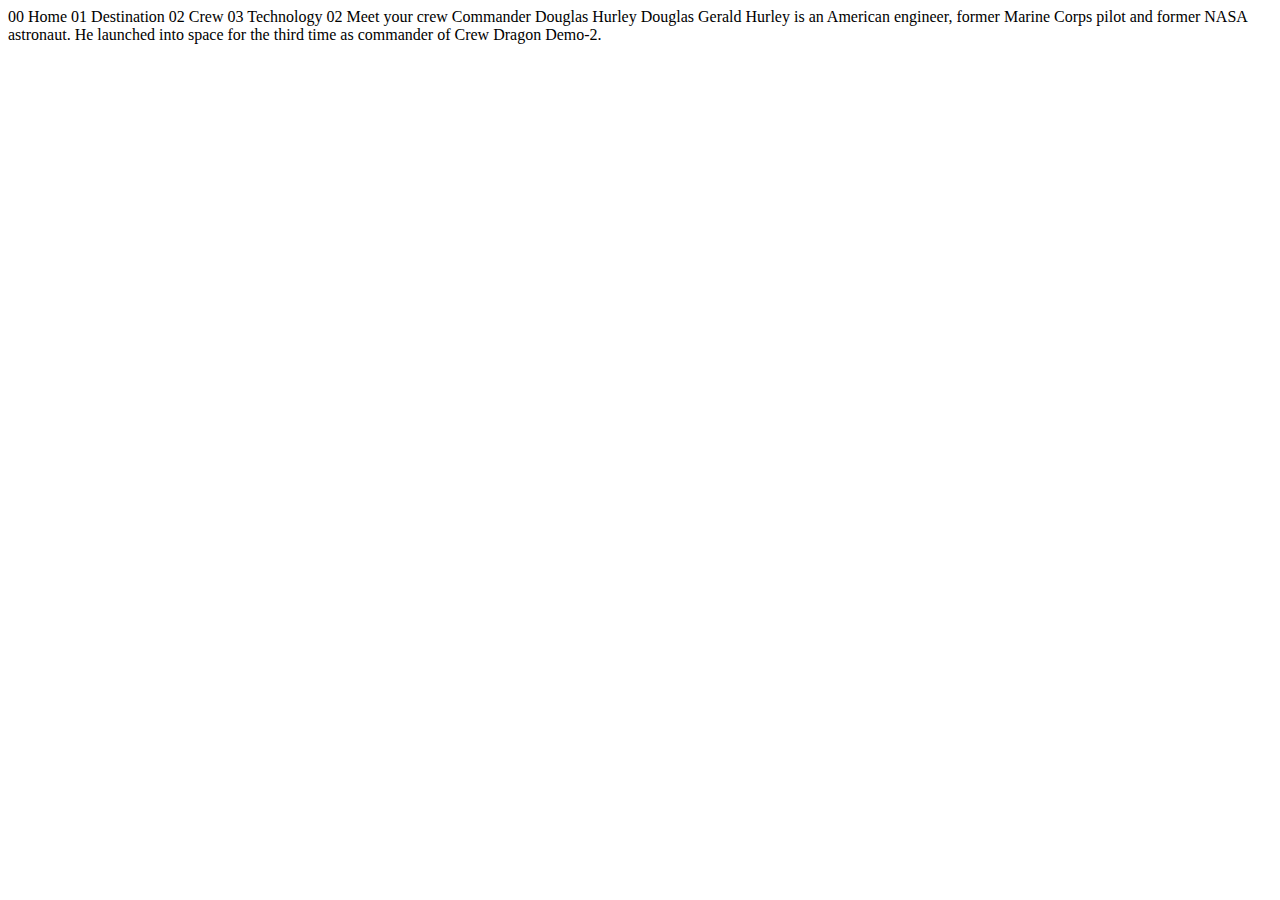
==== crew-commander.html @ 7892097c "Initial commit" ====
<!DOCTYPE html>
<html lang="en">
<head>
  <meta charset="UTF-8">
  <meta name="viewport" content="width=device-width, initial-scale=1.0">

  <link rel="icon" type="image/png" sizes="32x32" href="./assets/favicon-32x32.png">
  
  <title>Frontend Mentor | Space tourism website</title>
</head>
<body>

  00 Home
  01 Destination
  02 Crew
  03 Technology

  02 Meet your crew

  Commander
  Douglas Hurley

  Douglas Gerald Hurley is an American engineer, former Marine Corps pilot 
  and former NASA astronaut. He launched into space for the third time as 
  commander of Crew Dragon Demo-2.
</body>
</html>
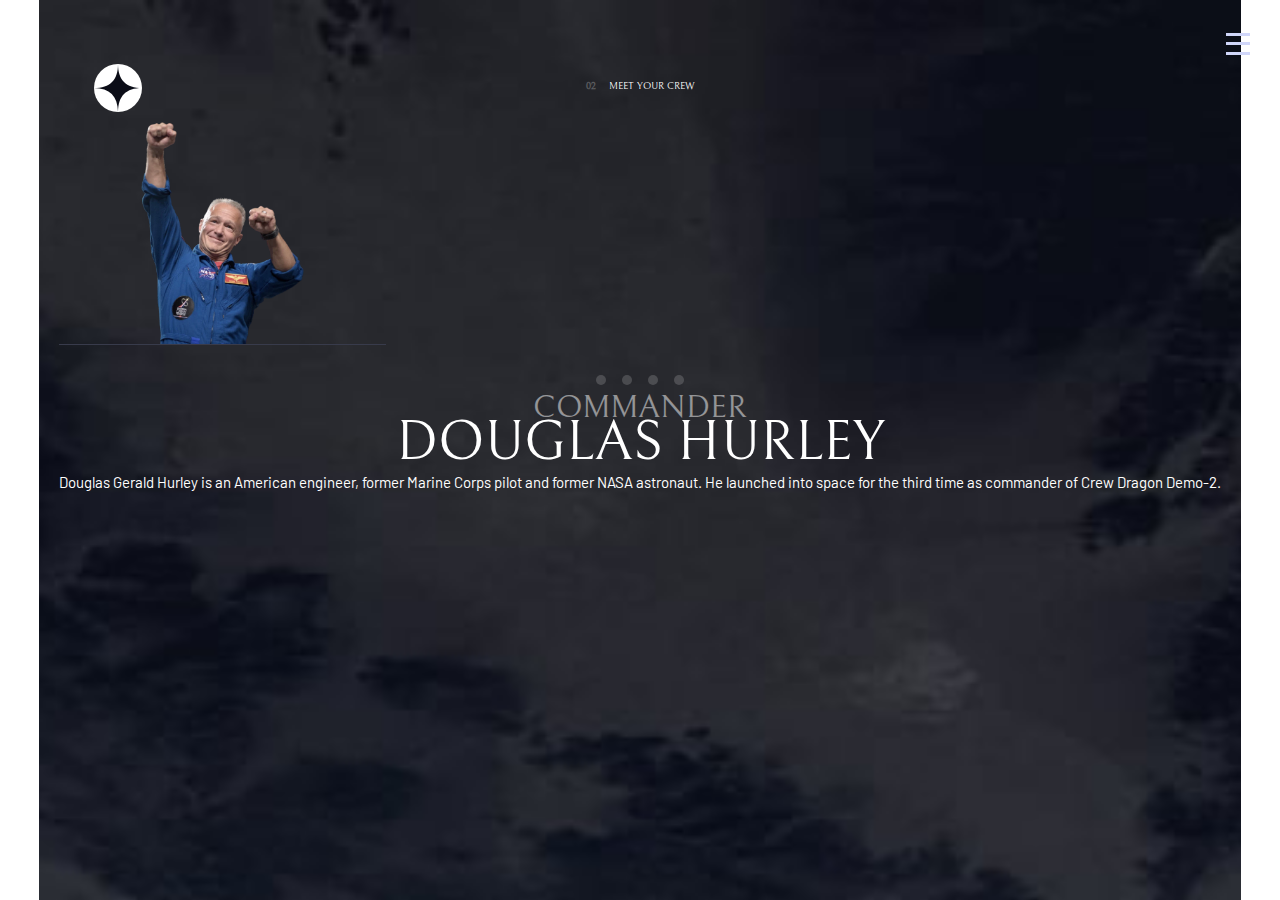
==== commit 2d7b78fa: "up" ====
--- a/crew-commander.html
+++ b/crew-commander.html
@@ -5,23 +5,80 @@
   <meta name="viewport" content="width=device-width, initial-scale=1.0">
 
   <link rel="icon" type="image/png" sizes="32x32" href="./assets/favicon-32x32.png">
+
+  <link href="styles/styles.css" rel="stylesheet" type="text/css"/>
   
   <title>Frontend Mentor | Space tourism website</title>
 </head>
 <body>
 
-  00 Home
-  01 Destination
-  02 Crew
-  03 Technology
+  <div class="container" id="crew">
+    <header>
+      <div class="branding">
+        <img height="100%" width="100%" src="assets\shared\logo.svg" alt="Logo">
+      </div>
+    </header>
+    <nav>
+      <div class="nav-container">
 
-  02 Meet your crew
+        <div class="hamburger-menu">
+          <div class="line line-1"></div>
+          <div class="line line-2"></div>
+          <div class="line line-3"></div>
+        </div>
 
-  Commander
-  Douglas Hurley
+        <div class="nav-links">
+          <ul>
+            <li><a class="nav-text active" href="index.html"><b>00</b> &nbsp; HOME</a></li>
+            <li><a class="nav-text" href="../destination-moon.html"><b>01</b> &nbsp; DESTINATION</a></li>
+            <li><a class="nav-text" href="../crew-commander.html"><b>02</b> &nbsp; CREW</a></li>
+            <li><a class="nav-text" href="../technology-vehicle.html"><b>03</b> &nbsp; TECHNOLOGY</a></li>
+          </ul>
+        </div>
+      </div>
+    </nav>
 
-  Douglas Gerald Hurley is an American engineer, former Marine Corps pilot 
-  and former NASA astronaut. He launched into space for the third time as 
-  commander of Crew Dragon Demo-2.
+    <main>
+      <div class="crewCont">
+        <span class="heading5"><b>02</b> MEET YOUR CREW</span>
+        <div class="dougImg">
+          <picture>
+            <source
+              media="min-width: 327px"
+              type="image/webp"
+              srcset="../assets/crew/image-douglas-hurley.webp"
+            />
+            <source
+              media="min-width:"
+              type="image/png"
+              srcset="../assets/crew/image-anousheh-ansari.png"
+            />
+            <img
+              src="../assets/crew/image-douglas-hurley.webp"
+              alt="Photo of Douglas Hurley"
+              width: 177.12px;
+              height="100%"
+            />
+          </picture>
+        </div>
+        <div class="carSlider">
+          <a class="selec" href="#dougImg"></a>
+          <a class="selec" href="#"></a>
+          <a class="selec" href="#"></a>
+          <a class="selec" href="#"></a>
+        </div>
+        <div class="dougDesc">
+          <span class="heading4">COMMANDER</span>
+          <span class="heading3">DOUGLAS HURLEY</span>
+          <p>Douglas Gerald Hurley is an American engineer, former Marine Corps pilot 
+            and former NASA astronaut. He launched into space for the third time as 
+            commander of Crew Dragon Demo-2.</p>
+        </div>
+      </div>
+    </main>
+
+  </div>
+<script src="scripts\script.js"></script>
+
 </body>
 </html>--- a/styles/styles.css
+++ b/styles/styles.css
@@ -0,0 +1,383 @@
+@import url('https://fonts.googleapis.com/css2?family=Barlow&family=Barlow+Condensed&family=Bellefair&display=swap');
+
+* {
+  -webkit-box-sizing: border-box;
+  box-sizing: border-box;
+}
+
+html, body {
+  scroll-behavior: smooth;
+  font-size: 10px;
+  position: relative;
+  margin: 0;
+  padding: 0;
+  font-family: 'Barlow', sans-serif;
+}
+
+body {
+  min-height: 100vh;
+  display: flex;
+  justify-content: center;
+}
+
+.container {
+  background-color: hsl(0, 0%, 0%);
+  background-repeat: no-repeat;
+  background-attachment: fixed;
+  background-size: cover;
+}
+#home {
+  background-image: url(../assets/home/background-home-mobile.jpg);
+}
+#crew {
+  background-image: url(../assets/crew/background-crew-mobile.jpg);
+}
+#destination {
+  background-image: url(../assets/destination/background-destination-mobile.jpg);
+}
+
+/* Nav */
+header {
+  position: absolute;
+  top: 0;
+  width: 100%;
+  height: 70px;
+  display: flex;
+}
+nav {
+  overflow: hidden;
+  z-index: 1000;
+}
+.branding {
+  position: absolute;
+  width: 40px;
+  height: 40px;
+  left: 24px;
+  top: 24px;
+}
+nav {
+  position: fixed;
+  width: 254px;
+  height: 667px;
+  top: 0px;
+  right: -600px;
+
+  background: rgba(255, 255, 255, 0.04);
+  transition: right 0.8s cubic-bezier(1, 0, 0, 1);
+
+  display: flex;
+  flex-direction: column;
+  align-items: center;
+}
+.change {
+  right: 0;
+  backdrop-filter: blur(40.7742px);
+}
+.nav-container {
+  margin-top: 10rem;
+  padding-left: 1rem;
+}
+.nav-brand {
+  padding-bottom: 1.6rem;
+}
+
+.nav-links ul {
+  padding: 0;
+  display: flex;
+}
+.nav-links li {
+  list-style: none;
+  cursor: pointer;
+  margin: 0 0 3rem;
+}
+/* #navbar ul li a.active {
+  color: ;
+} */
+.nav-links ul {
+  display: flex;
+  flex-direction: column;
+}
+.nav-text {
+  color: #fff;
+  position: relative;
+  text-decoration: none;
+}
+
+
+.hamburger-menu {
+  width: 24px;
+  height: 28px;
+  position: fixed;
+  top: 30px;
+  right: 30px;
+  cursor: pointer;
+
+  display: flex;
+  flex-direction: column;
+  justify-content: space-around;
+}
+.line {
+  width: 100%;
+  height: 3px;
+  background-color: #D0D6F9;
+  transition: all 0.8s;
+}
+.change .line-1 {
+  transform: rotateZ(-45deg) translate(-8px, 5px);
+  background-color: #D0D6F9 !important;
+}
+.change .line-2 {
+  opacity: 0;
+  background-color: #D0D6F9 !important;
+}
+.change .line-3 {
+  transform: rotateZ(45deg) translate(-8px, -5px);
+  background-color: #D0D6F9 !important;
+}
+
+/* Main */
+
+main {
+  display: flex;
+  justify-content: center;
+  align-items: center;
+  color: #fff;
+}
+
+/* ================ Home Page ====================== */
+.front {
+  display: flex;
+  justify-content: center;
+  align-items: center;
+  flex-direction: column;
+  margin: 10rem 2.5rem 1rem;
+  text-align: center;
+}
+.front .heading1 {
+  margin: 2rem 0 .5rem;
+}
+.front p {
+  line-height: 25px;
+}
+#circle {
+  position: absolute;
+  width: 150px;
+  height: 150px;
+  left: 113px;
+  top: 469px;
+  border-radius: 50%;
+  
+  background-color: #fff;
+
+  cursor: pointer;
+}
+#explore {
+  position: absolute;
+  height: 23px;
+  left: 19.67%;
+  right: 18.33%;
+  top: calc(50% - 23px/2 + 4.5px);
+
+  font-family: 'Bellefair';
+  font-style: normal;
+  font-weight: 400;
+  font-size: 2rem;
+  line-height: 23px;
+  /* identical to box height */
+
+  text-align: center;
+  letter-spacing: 1.25px;
+
+  color: #0B0D17;
+
+}
+
+/* ================ Crew Page ====================== */
+
+.crewCont {
+  display: flex;
+  justify-content: center;
+  flex-direction: column;
+  margin: 8rem 2rem 1rem;
+  text-align: center;
+}
+.crewCont b {
+  mix-blend-mode: normal;
+  opacity: 0.25;
+  margin-right: 1rem;
+  font-weight: 700;
+}
+.dougImg {
+  height: 223px;
+  width: 327px;
+  border-bottom: 1px solid #383B4B;
+  margin: 3rem 0;
+}
+.carSlider {
+  display: flex;
+  flex-direction: row;
+  justify-content: center;
+}
+.selec {
+  width: 10px;
+  height: 10px;
+  border-radius: 50%;
+  margin: 0 .8rem;
+  cursor: pointer;
+
+  background: #FFFFFF;
+  mix-blend-mode: normal;
+  opacity: 0.17;
+}
+.selec:hover {
+  opacity: 0.5;
+}
+.selec:focus {
+  opacity: 1;
+}
+.dougDesc {
+  display: flex;
+  flex-direction: column;
+  line-height: 25px;
+}
+.dougDesc .heading4 {
+  margin: 1rem 0;
+  mix-blend-mode: normal;
+  opacity: 0.5;
+}
+
+footer {
+  position: fixed;
+  bottom: 0;
+}
+
+ /* Extra small devices (phones, 600px and down) */
+ @media only screen and (max-width: 600px) {
+  .heading1 {
+    font-family: 'Bellefair', serif;
+    font-size: 8rem;
+  }
+  .heading2 {
+    font-family: 'Bellefair', serif;
+    font-size: 5.6rem;
+  }
+  .heading3 {
+    font-family: 'Bellefair', serif;
+    font-size: 2.4rem;
+  }
+  .heading4 {
+    font-family: 'Bellefair', serif;
+    font-size: 1.6rem;
+  }
+  .heading5 {
+    font-family: 'Bellefair', serif;
+    font-size: 1.6rem;
+  }
+  .subheading1 {
+    font-family: 'Bellefair', serif;
+    font-size: 1.6rem;
+  }
+  .subheading2 {
+    font-family: 'Barlow Condenesed', serif;
+    font-size: 1.4rem;
+    letter-spacing: 2.36;
+  }
+  .nav-text {
+    font-family: 'Barlow Condensed', serif;
+    font-size: 1.6rem;
+    letter-spacing: 2.7px;
+  }
+  p {   
+    font-size: 1.5rem;
+  }
+
+ }
+
+ /* Small devices (portrait tablets and large phones, 600px and up) */
+ @media only screen and (min-width: 600px) {
+
+ }
+ 
+ /* Medium devices (landscape tablets, 768px and up) */
+ @media only screen and (min-width: 768px) {
+
+  .heading1 {
+    font-family: 'Bellefair', serif;
+    font-size: 15rem;
+  }
+  .heading2 {
+    font-family: 'Bellefair', serif;
+    font-size: 10rem;
+  }
+  .heading3 {
+    font-family: 'Bellefair', serif;
+    font-size: 5.6rem;
+  }
+  .heading4 {
+    font-family: 'Bellefair', serif;
+    font-size: 3.2rem;
+  }
+  .heading5 {
+    font-family: 'Bellefair', serif;
+    font-size: 2.8 rem;
+    letter-spacing: 4.75;
+  }
+  .subheading1 {
+    font-family: 'Bellefair', serif;
+    font-size: 2.8rem;
+  }
+  .subheading2 {
+    font-family: 'Barlow Condensed', sans-serif;
+    font-size: 1.4rem;
+    letter-spacing: 2.35;
+  }
+  .nav-text {
+    font-family: 'Barlow Condensed', sans-serif;
+    font-size: 1.6rem;
+    letter-spacing: 2.7px;
+  }
+  p {   
+    font-size: 1.5rem;
+  }
+
+  .branding {
+    position: absolute;
+    width: 48px;
+    height: 48px;
+    left: 55px;
+    top: 64px;
+  }
+    
+ }
+ 
+ /* Large devices (laptops/desktops, 992px and up) */
+ @media only screen and (min-width: 992px) {
+  .nav-text::before, 
+  .nav-text::after {
+    content: "";
+    width: 100%;
+    height: 2px;
+    background-color: #eee;
+    position: absolute;
+    left: 0;
+    transform: scaleX(0);
+    transition: transform 0.3s;
+  }
+  .nav-text::after {
+    bottom: 0;
+    transform-origin: right;
+  }
+  .nav-text::before {
+    top: 0;
+    transform-origin: left;
+  }
+  .nav-text:hover::before, 
+  .nav-text:hover::after {
+    transform: scaleX(1);
+  }
+ }
+ 
+ /* Extra large devices (large laptops and desktops, 1200px and up) */
+ @media only screen and (min-width: 1200px) {
+
+ } 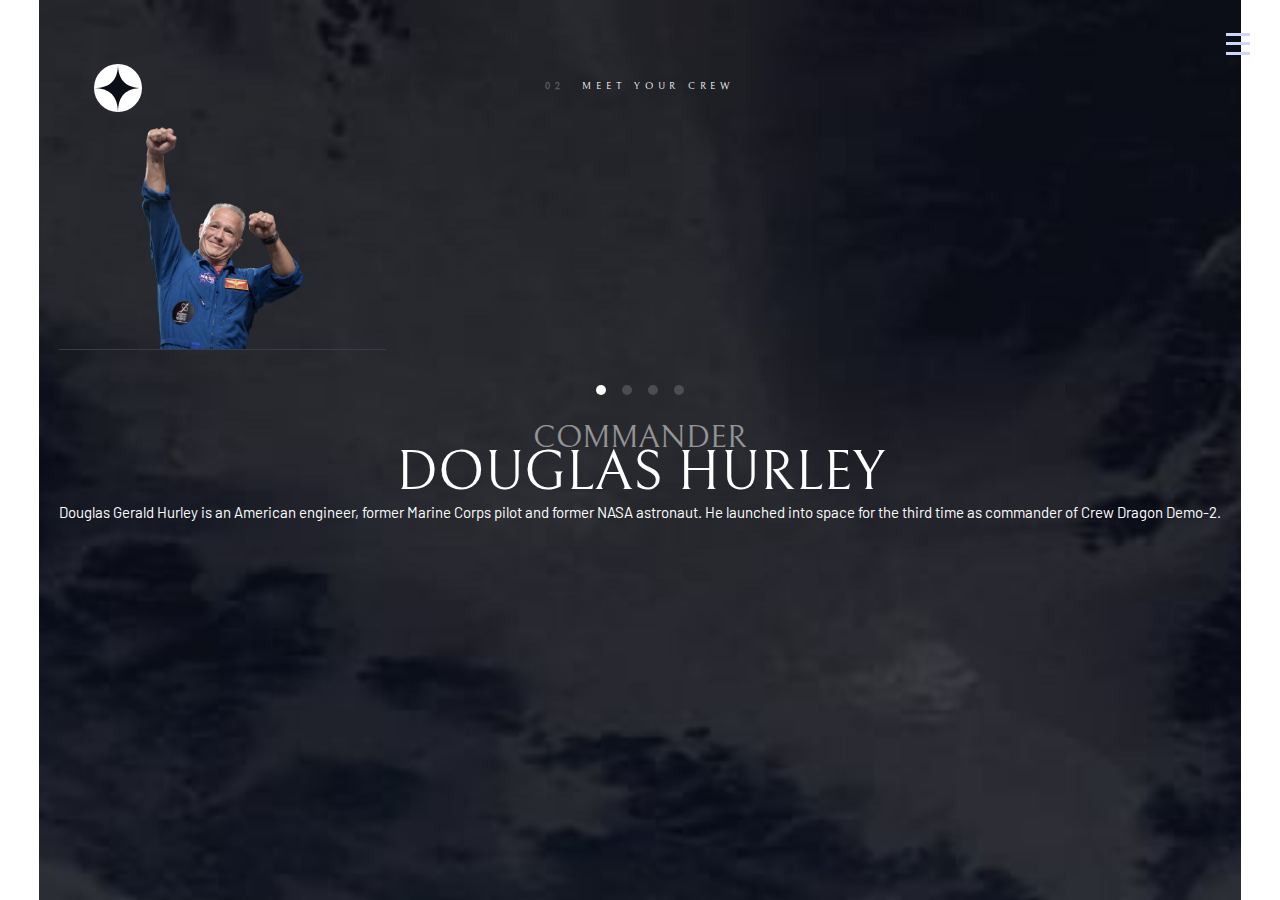
==== commit ee82ece2: "update" ====
--- a/crew-commander.html
+++ b/crew-commander.html
@@ -41,7 +41,7 @@
     <main>
       <div class="crewCont">
         <span class="heading5"><b>02</b> MEET YOUR CREW</span>
-        <div class="dougImg">
+        <div class="crewImg">
           <picture>
             <source
               media="min-width: 327px"
@@ -62,17 +62,15 @@
           </picture>
         </div>
         <div class="carSlider">
-          <a class="selec" href="#dougImg"></a>
-          <a class="selec" href="#"></a>
-          <a class="selec" href="#"></a>
-          <a class="selec" href="#"></a>
+          <a class="selec active" href="crew-commander.html"></a>
+          <a class="selec" href="crew-specialist.html"></a>
+          <a class="selec" href="crew-pilot.html"></a>
+          <a class="selec" href="crew-engineer.html"></a>
         </div>
-        <div class="dougDesc">
+        <div class="crewDesc">
           <span class="heading4">COMMANDER</span>
           <span class="heading3">DOUGLAS HURLEY</span>
-          <p>Douglas Gerald Hurley is an American engineer, former Marine Corps pilot 
-            and former NASA astronaut. He launched into space for the third time as 
-            commander of Crew Dragon Demo-2.</p>
+          <p>Douglas Gerald Hurley is an American engineer, former Marine Corps pilot and former NASA astronaut. He launched into space for the third time as commander of Crew Dragon Demo-2.</p>
         </div>
       </div>
     </main>
--- a/styles/styles.css
+++ b/styles/styles.css
@@ -207,16 +207,17 @@
   margin-right: 1rem;
   font-weight: 700;
 }
-.dougImg {
+.crewImg {
   height: 223px;
   width: 327px;
   border-bottom: 1px solid #383B4B;
-  margin: 3rem 0;
+  margin: 3.5rem 0;
 }
 .carSlider {
   display: flex;
   flex-direction: row;
   justify-content: center;
+  margin-bottom: 2rem;
 }
 .selec {
   width: 10px;
@@ -232,20 +233,23 @@
 .selec:hover {
   opacity: 0.5;
 }
-.selec:focus {
+.active {
   opacity: 1;
 }
-.dougDesc {
+.crewDesc {
   display: flex;
   flex-direction: column;
   line-height: 25px;
 }
-.dougDesc .heading4 {
+.crewDesc .heading4 {
   margin: 1rem 0;
   mix-blend-mode: normal;
   opacity: 0.5;
 }
 
+
+
+/* ======= Footer ====== */
 footer {
   position: fixed;
   bottom: 0;
@@ -270,8 +274,9 @@
     font-size: 1.6rem;
   }
   .heading5 {
-    font-family: 'Bellefair', serif;
-    font-size: 1.6rem;
+    font-family: 'Barlow Condensed', serif;
+    font-size: 1.6rem;
+    letter-spacing: 2.7px;
   }
   .subheading1 {
     font-family: 'Bellefair', serif;
@@ -280,7 +285,7 @@
   .subheading2 {
     font-family: 'Barlow Condenesed', serif;
     font-size: 1.4rem;
-    letter-spacing: 2.36;
+    letter-spacing: 2.36px;
   }
   .nav-text {
     font-family: 'Barlow Condensed', serif;
@@ -320,7 +325,7 @@
   .heading5 {
     font-family: 'Bellefair', serif;
     font-size: 2.8 rem;
-    letter-spacing: 4.75;
+    letter-spacing: 4.75px;
   }
   .subheading1 {
     font-family: 'Bellefair', serif;
@@ -329,7 +334,7 @@
   .subheading2 {
     font-family: 'Barlow Condensed', sans-serif;
     font-size: 1.4rem;
-    letter-spacing: 2.35;
+    letter-spacing: 2.35px;
   }
   .nav-text {
     font-family: 'Barlow Condensed', sans-serif;
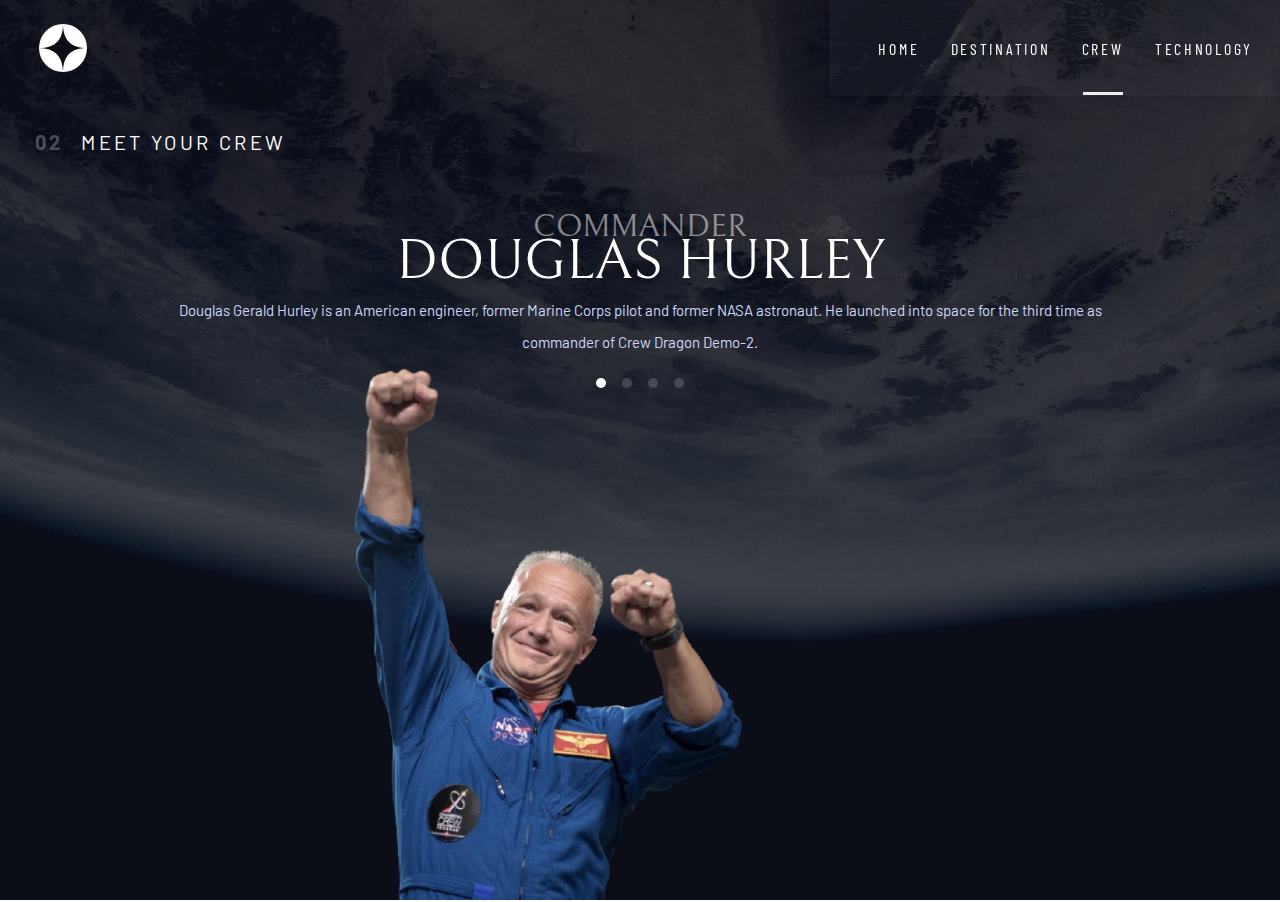
==== commit dca33f22: "update" ====
--- a/crew-commander.html
+++ b/crew-commander.html
@@ -7,6 +7,7 @@
   <link rel="icon" type="image/png" sizes="32x32" href="./assets/favicon-32x32.png">
 
   <link href="styles/styles.css" rel="stylesheet" type="text/css"/>
+  <script src="scripts\script.js" async></script>
   
   <title>Frontend Mentor | Space tourism website</title>
 </head>
@@ -29,9 +30,9 @@
 
         <div class="nav-links">
           <ul>
-            <li><a class="nav-text active" href="index.html"><b>00</b> &nbsp; HOME</a></li>
+            <li><a class="nav-text" href="index.html"><b>00</b> &nbsp; HOME</a></li>
             <li><a class="nav-text" href="../destination-moon.html"><b>01</b> &nbsp; DESTINATION</a></li>
-            <li><a class="nav-text" href="../crew-commander.html"><b>02</b> &nbsp; CREW</a></li>
+            <li><a class="nav-text active" href="../crew-commander.html"><b>02</b> &nbsp; CREW</a></li>
             <li><a class="nav-text" href="../technology-vehicle.html"><b>03</b> &nbsp; TECHNOLOGY</a></li>
           </ul>
         </div>
@@ -40,28 +41,26 @@
 
     <main>
       <div class="crewCont">
-        <span class="heading5"><b>02</b> MEET YOUR CREW</span>
-        <div class="crewImg">
+        <span class="title"><b>02</b> MEET YOUR CREW</span>
+        <div class="crewImgMob">
           <picture>
             <source
-              media="min-width: 327px"
               type="image/webp"
               srcset="../assets/crew/image-douglas-hurley.webp"
             />
             <source
-              media="min-width:"
               type="image/png"
               srcset="../assets/crew/image-anousheh-ansari.png"
             />
             <img
               src="../assets/crew/image-douglas-hurley.webp"
               alt="Photo of Douglas Hurley"
-              width: 177.12px;
+              min-width="177.12px";
               height="100%"
             />
           </picture>
         </div>
-        <div class="carSlider">
+        <div class="carSliderMob">
           <a class="selec active" href="crew-commander.html"></a>
           <a class="selec" href="crew-specialist.html"></a>
           <a class="selec" href="crew-pilot.html"></a>
@@ -72,11 +71,33 @@
           <span class="heading3">DOUGLAS HURLEY</span>
           <p>Douglas Gerald Hurley is an American engineer, former Marine Corps pilot and former NASA astronaut. He launched into space for the third time as commander of Crew Dragon Demo-2.</p>
         </div>
+        <div class="carSlider">
+          <a class="selec active" href="crew-commander.html"></a>
+          <a class="selec" href="crew-specialist.html"></a>
+          <a class="selec" href="crew-pilot.html"></a>
+          <a class="selec" href="crew-engineer.html"></a>
+        </div>
+        <div class="crewImg">
+          <picture>
+            <source
+              type="image/webp"
+              srcset="../assets/crew/image-douglas-hurley.webp"
+            />
+            <source
+              type="image/png"
+              srcset="../assets/crew/image-anousheh-ansari.png"
+            />
+            <img
+              src="../assets/crew/image-douglas-hurley.webp"
+              alt="Photo of Douglas Hurley"
+              min-width="456.37px";
+              height="100%"
+            />
+          </picture>
+        </div>
       </div>
     </main>
 
   </div>
-<script src="scripts\script.js"></script>
-
 </body>
 </html>--- a/styles/styles.css
+++ b/styles/styles.css
@@ -1,5 +1,4 @@
 @import url('https://fonts.googleapis.com/css2?family=Barlow&family=Barlow+Condensed&family=Bellefair&display=swap');
-
 * {
   -webkit-box-sizing: border-box;
   box-sizing: border-box;
@@ -20,11 +19,11 @@
   justify-content: center;
 }
 
-.container {
+body >.container {
   background-color: hsl(0, 0%, 0%);
   background-repeat: no-repeat;
   background-attachment: fixed;
-  background-size: cover;
+  background-size: 100% 100%;
 }
 #home {
   background-image: url(../assets/home/background-home-mobile.jpg);
@@ -34,6 +33,9 @@
 }
 #destination {
   background-image: url(../assets/destination/background-destination-mobile.jpg);
+}
+#technology {
+ background-image: url(../assets/technology/background-technology-mobile.jpg);
 }
 
 /* Nav */
@@ -44,10 +46,6 @@
   height: 70px;
   display: flex;
 }
-nav {
-  overflow: hidden;
-  z-index: 1000;
-}
 .branding {
   position: absolute;
   width: 40px;
@@ -56,9 +54,11 @@
   top: 24px;
 }
 nav {
+  overflow: hidden;
+  z-index: 1000;
   position: fixed;
   width: 254px;
-  height: 667px;
+  height: 100%;
   top: 0px;
   right: -600px;
 
@@ -142,6 +142,12 @@
   justify-content: center;
   align-items: center;
   color: #fff;
+}
+.title b {
+  margin-right: 1rem;
+  mix-blend-mode: normal;
+  opacity: 0.25;
+  font-weight: 700;
 }
 
 /* ================ Home Page ====================== */
@@ -189,31 +195,129 @@
   letter-spacing: 1.25px;
 
   color: #0B0D17;
-
-}
-
-/* ================ Crew Page ====================== */
-
-.crewCont {
+}
+
+/* ====== Destination Page ====== */
+
+.desCont {
   display: flex;
   justify-content: center;
   flex-direction: column;
   margin: 8rem 2rem 1rem;
   text-align: center;
 }
-.crewCont b {
-  mix-blend-mode: normal;
-  opacity: 0.25;
-  margin-right: 1rem;
-  font-weight: 700;
-}
-.crewImg {
+.crewDesc > p,
+.desDesc > p {
+  color: #D0D6F9;
+}
+.desImg {
+  width: 170px;
+  height: 170px;
+  margin: 3.5rem auto;
+}
+.desSlider {
+  display: flex;
+  flex-direction: row;
+  justify-content: center;
+  margin: 0 2rem 3rem;
+}
+.planNav {
+  margin: 0 1rem;
+  color: #D0D6F9;
+}
+.planNav:hover {
+  color: #fff;
+}
+.planNav::after {
+  content: '';
+  width: 90%;
+  height: 3px;
+  background-color: #fff;
+  opacity: 0.5;
+  position: absolute;
+  left: 0;
+  transform: scaleX(0);
+  transition: transform 0.3s;
+  margin-top: 25px;
+}
+.planNav::after {
+  transform-origin: center;
+}
+.planNav:hover::after {
+  transform: scaleX(1);
+}
+.desSlider > .active::after {
+  transform-origin: initial;
+}
+.desSlider >.active::after {
+  background-color: #fff;
+  opacity: 1;
+  transform: none;
+  transition: none;
+}
+.desDesc {
+  display: flex;
+  flex-direction: column;
+}
+.desDesc > .container {
+  display: flex;
+  flex-direction: column;
+}
+.desDesc1, .desDesc2 {
+  display: flex;
+  flex-direction: column;
+}
+.desDesc p {
+  color: #D0D6F9;
+  margin: 0;
+}
+.desDesc > .line {
+  margin: 3rem 0;
+  width: 100%;
+  height: 1px;
+  background: #383B4B;
+}
+.desDesc > .subheading2 {
+  color: #D0D6F9;
+}
+.units {
+  font-family: 'Bellefair';
+  font-style: normal;
+  font-weight: 400;
+  font-size: 28px;
+  line-height: 32px;
+  /* identical to box height */
+  
+  text-align: center;
+  text-transform: uppercase;
+  margin-top: 1.5rem;
+  
+  color: #FFFFFF;  
+}
+.desDesc br {
+  margin: 1.5rem 0;
+}
+
+/* ================ Crew Page ====================== */
+
+.crewCont,
+.desCont {
+  display: flex;
+  justify-content: center;
+  flex-direction: column;
+  margin: 8rem 2rem 1rem;
+  text-align: center;
+}
+.crewImgMob {
   height: 223px;
   width: 327px;
   border-bottom: 1px solid #383B4B;
   margin: 3.5rem 0;
 }
-.carSlider {
+.crewImg {
+  display: none;
+}
+.carSliderMob {
   display: flex;
   flex-direction: row;
   justify-content: center;
@@ -233,7 +337,7 @@
 .selec:hover {
   opacity: 0.5;
 }
-.active {
+.crewCont .active {
   opacity: 1;
 }
 .crewDesc {
@@ -247,9 +351,64 @@
   opacity: 0.5;
 }
 
-
-
-/* ======= Footer ====== */
+/* ======= Technology Page ====== */
+.techCont {
+  display: flex;
+  justify-content: center;
+  flex-direction: column;
+  margin: 8rem 0 1rem;
+  text-align: center;
+}
+.techImg {
+  width: 100%;
+  height: 170px;
+  margin: 3.5rem auto;
+}
+.techSlider {
+  display: flex;
+  flex-direction: row;
+  justify-content: center;
+  margin: 0 2rem 3rem;
+}
+.techNav {
+  width: 40px;
+  height: 40px;
+  border-radius: 50%;
+  margin: 0 .8rem;
+  cursor: pointer;
+
+  display: flex;
+  align-items: center;
+  justify-content: center;
+  padding: 0 0 .2rem .2rem;
+
+  background: transparent;
+  mix-blend-mode: normal;
+  border: 1px solid rgba(255, 255, 255, .25);
+  color: #fff;
+}
+.techNav:hover {
+  border: 1px solid #fff;
+}
+.techSlider > .active {
+  color: #0B0D17;
+  background-color: #fff;
+
+}
+.techDesc {
+  display: flex;
+  flex-direction: column;
+}
+.techDesc > .subheading2 {
+  color: #D0D6F9;
+}
+.techDesc p {
+  color: #D0D6F9;
+  margin: 1rem 2rem;
+}
+
+
+/* ======= FOOTER ====== */
 footer {
   position: fixed;
   bottom: 0;
@@ -277,6 +436,8 @@
     font-family: 'Barlow Condensed', serif;
     font-size: 1.6rem;
     letter-spacing: 2.7px;
+    line-height: 32px;
+    
   }
   .subheading1 {
     font-family: 'Bellefair', serif;
@@ -286,6 +447,7 @@
     font-family: 'Barlow Condenesed', serif;
     font-size: 1.4rem;
     letter-spacing: 2.36px;
+    line-height: 17px;
   }
   .nav-text {
     font-family: 'Barlow Condensed', serif;
@@ -294,6 +456,19 @@
   }
   p {   
     font-size: 1.5rem;
+    line-height: 25px;
+  }
+
+  .title {
+    font-family: 'Barlow Condensed';
+    font-style: normal;
+    font-weight: 400;
+    font-size: 16px;
+    line-height: 19px;
+    letter-spacing: 2.7px;
+    text-transform: uppercase;
+
+    color: #FFFFFF;
   }
 
  }
@@ -306,6 +481,7 @@
  /* Medium devices (landscape tablets, 768px and up) */
  @media only screen and (min-width: 768px) {
 
+  /* ============== font ============ */
   .heading1 {
     font-family: 'Bellefair', serif;
     font-size: 15rem;
@@ -316,11 +492,11 @@
   }
   .heading3 {
     font-family: 'Bellefair', serif;
-    font-size: 5.6rem;
+    font-size: 4rem;
   }
   .heading4 {
     font-family: 'Bellefair', serif;
-    font-size: 3.2rem;
+    font-size: 2.4rem;
   }
   .heading5 {
     font-family: 'Bellefair', serif;
@@ -329,7 +505,7 @@
   }
   .subheading1 {
     font-family: 'Bellefair', serif;
-    font-size: 2.8rem;
+    font-size: 2rem;
   }
   .subheading2 {
     font-family: 'Barlow Condensed', sans-serif;
@@ -343,43 +519,251 @@
   }
   p {   
     font-size: 1.5rem;
+    line-height: 32px;
   }
 
   .branding {
     position: absolute;
     width: 48px;
     height: 48px;
-    left: 55px;
-    top: 64px;
-  }
-    
+    left: 39px;
+    top: 24px;
+  }
+
+  nav {
+    width: 450px;
+    height: 96px;
+    right: 0;
+    transition: none;
+    justify-content: center;
+  }
+  .nav-container {
+    margin-top: 0;
+  }
+  .hamburger-menu {
+    display: none;
+  }
+  .nav-links > ul {
+    flex-direction: row;
+  }
+  .nav-links li {
+    margin: 0 1rem;
+  }
+  .nav-links b {
+    display: none;
+  }
+  .nav-links .nav-text::after {
+    content: "";
+    width: 75%;
+    height: 3px;
+    background-color: #eee;
+    position: absolute;
+    left: 13px;
+    bottom: -37px;
+    transform: scaleX(0);
+    transition: transform 0.3s;
+    transform-origin: right;
+  }
+  /* nav active state highlighted */
+  .nav-links .nav-text:hover::after {
+    transform: scaleX(1);
+  }
+  .nav-links .active::after {
+    transform: none;
+  }
+
+  /* background */
+  #home {
+    background-image: url(../assets/home/background-home-tablet.jpg);
+  }
+  #crew {
+    background-image: url(../assets/crew/background-crew-tablet.jpg);
+  }
+  #destination {
+    background-image: url(../assets/destination/background-destination-tablet.jpg);
+  }
+  #technology {
+   background-image: url(../assets/technology/background-technology-tablet.jpg);
+  }
+
+  .title {
+    font-size: 2rem;
+    line-height: 24px;
+    /* identical to box height */
+
+    letter-spacing: 3.375px;
+    margin: 5rem 0 5rem 1.5rem;
+    text-align: left;
+  }
+
+  /* ========= HOME PAGE ============= */
+
+  .front {
+    margin: 20rem 20rem 1rem;
+  }
+  #circle {
+    width: 242px;
+    height: 242px;
+    left: 263px;
+    top: 692px;
+  }
+  #explore {
+    position: absolute;
+    height: 37px;
+    left: 19.01%;
+    right: 19.83%;
+    top: calc(50% - 37px/2 + 0.5px);
+
+    font-size: 32px;
+    line-height: 37px;
+    /* identical to box height */
+
+    letter-spacing: 2px;
+  }
+
+  /* ========= DESTINATION PAGE ============= */
+
+  .desImg {
+    width: 300px;
+    height: 300px;
+  }
+  .desDesc {
+    margin: 0 8rem;
+  }
+  .desDesc .container {
+    flex-direction: row;
+    justify-content: space-between;
+    margin: 0 8rem;
+  }
+  
+  /* ========= CREW PAGE ============= */
+  .crewCont,
+  .desCont {
+    display: flex;
+    justify-content: center;
+    flex-direction: column;
+    margin: 8rem 2rem 1rem;
+    text-align: center;
+  }
+  .crewDesc > p,
+  .desDesc > p {
+    color: #D0D6F9;
+    margin: 2rem 12rem;
+  }
+  .crewImg {
+    position: absolute;
+    display: initial;
+    width: 456.37px;
+    height: 532px;
+    left: 50%;
+    margin-left: -25%;
+    bottom: 0;
+  }
+  .crewImgMob {
+    display: none;
+  }
+  .carSlider {
+    display: flex;
+    flex-direction: row;
+    justify-content: center;
+  }
+  .carSliderMob {
+    display: none;
+  }
+
+    /* ========= Destination PAGE ============= */
+    .desCont {
+      margin: 8rem 2rem 0;
+    }
+    .desDesc {
+      margin-bottom: 5rem;
+    }
+    .desCont .title {
+      margin: 5rem 0 2rem 1.5rem;
+    }
+
+
+    /* ========= TECH PAGE ============= */
+
+  .techCont .title {
+    margin-left: 5rem;
+  }
+  .techImg {
+    height: 310px;
+  }
+  .techImg img {
+    width: 100%;
+  }
+  .techNav {
+    width: 60px;
+    height: 60px;
+    font-size: 2.4rem;
+  }
+  .techDesc {
+    margin: 0 15rem;
+  }
+  .techDesc .units {
+    font-size: 4rem;
+  }
+
  }
  
  /* Large devices (laptops/desktops, 992px and up) */
  @media only screen and (min-width: 992px) {
-  .nav-text::before, 
-  .nav-text::after {
-    content: "";
-    width: 100%;
-    height: 2px;
-    background-color: #eee;
-    position: absolute;
-    left: 0;
-    transform: scaleX(0);
-    transition: transform 0.3s;
-  }
-  .nav-text::after {
-    bottom: 0;
-    transform-origin: right;
-  }
-  .nav-text::before {
-    top: 0;
-    transform-origin: left;
-  }
-  .nav-text:hover::before, 
-  .nav-text:hover::after {
-    transform: scaleX(1);
-  }
+  /* ============== font ============ */
+  .heading1 {
+    font-family: 'Bellefair', serif;
+    font-size: 15rem;
+  }
+  .heading2 {
+    font-family: 'Bellefair', serif;
+    font-size: 10rem;
+  }
+  .heading3 {
+    font-family: 'Bellefair', serif;
+    font-size: 5.6rem;
+  }
+  .heading4 {
+    font-family: 'Bellefair', serif;
+    font-size: 3.2rem;
+  }
+  .heading5 {
+    font-family: 'Bellefair', serif;
+    font-size: 2.8 rem;
+    letter-spacing: 4.75px;
+  }
+  .subheading1 {
+    font-family: 'Bellefair', serif;
+    font-size: 2.8rem;
+  }
+  .subheading2 {
+    font-family: 'Barlow Condensed', sans-serif;
+    font-size: 1.4rem;
+    letter-spacing: 2.35px;
+  }
+  .nav-text {
+    font-family: 'Barlow Condensed', sans-serif;
+    font-size: 1.6rem;
+    letter-spacing: 2.7px;
+  }
+  p {   
+    font-size: 1.5rem;
+    line-height: 32px;
+  }
+
+    /* background */
+    #home {
+      background-image: url(../assets/home/background-home-desktop.jpg);
+    }
+    #crew {
+      background-image: url(../assets/crew/background-crew-desktop.jpg);
+    }
+    #destination {
+      background-image: url(../assets/destination/background-destination-desktop.jpg);
+    }
+    #technology {
+     background-image: url(../assets/technology/background-technology-desktop.jpg);
+    }  
  }
  
  /* Extra large devices (large laptops and desktops, 1200px and up) */
